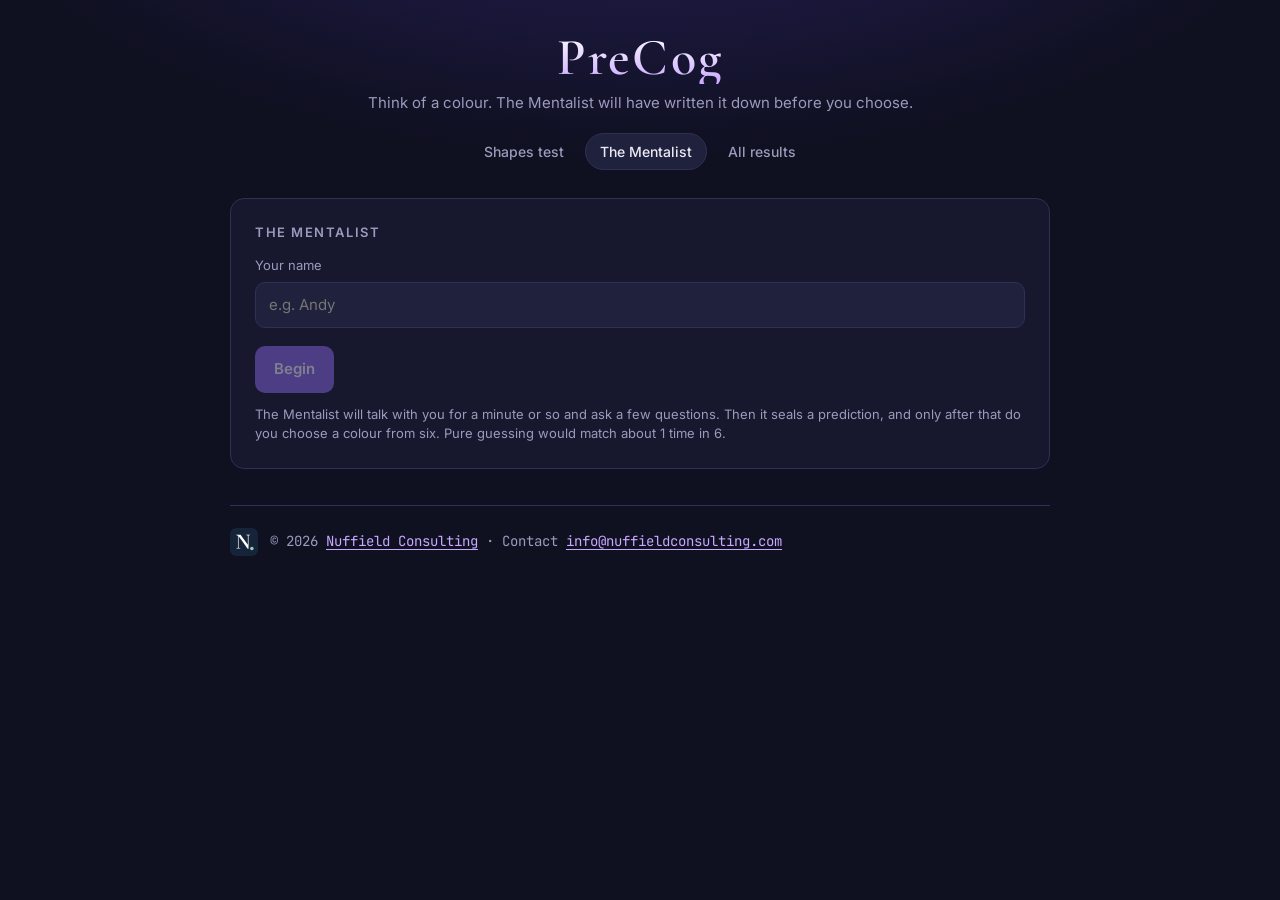
==== mentalist.html @ cdd89a0b "Add The Mentalist colour-reading game Co-Authored-By: Claude Opus 5.5 <noreply@anthropic.com> Claude" ====
<!DOCTYPE html>
<html lang="en">
<head>
<meta charset="utf-8">
<meta name="viewport" content="width=device-width, initial-scale=1">
<title>PreCog · The Mentalist</title>
<link rel="preconnect" href="https://fonts.googleapis.com">
<link href="https://fonts.googleapis.com/css2?family=Cormorant+Garamond:wght@500;600&family=Inter:wght@400;500;600&family=JetBrains+Mono:wght@400&display=swap" rel="stylesheet">
<link rel="icon" href="favicon.svg" type="image/svg+xml">
<link rel="icon" href="favicon-32.png" type="image/png" sizes="32x32">
<link rel="apple-touch-icon" href="apple-touch-icon.png">
<meta name="theme-color" content="#0f1020">
<link rel="stylesheet" href="style.css?v=202611101240">
<style>
  /* The faint colour wash behind the patter. Part of the act. */
  #aura {
    position: fixed; inset: 0; pointer-events: none; z-index: -1;
    background: radial-gradient(900px 700px at 50% 55%, var(--aura, transparent) 0%, transparent 70%);
    opacity: 0; transition: opacity 6s ease;
  }
  body { position: relative; z-index: 0; }

  .stage { min-height: 300px; display: flex; flex-direction: column; }
  .speaker { display: flex; align-items: center; gap: 12px; margin-bottom: 18px; }
  .orb {
    width: 44px; height: 44px; border-radius: 50%; flex: none;
    background: radial-gradient(circle at 35% 30%, #fff 0%, var(--accent) 22%, var(--accent-2) 55%, #241a52 100%);
    box-shadow: 0 0 22px -2px var(--accent-2);
    animation: breathe 4s ease-in-out infinite;
  }
  @keyframes breathe { 50% { box-shadow: 0 0 34px 2px var(--accent-2); transform: scale(1.04); } }
  .speaker .nm { font-family: "Cormorant Garamond", Georgia, serif; font-size: 22px; font-weight: 600; color: var(--accent); }
  .speaker .st { font-size: 12px; color: var(--muted); }

  .script { display: flex; flex-direction: column; gap: 14px; }
  .line {
    font-family: "Cormorant Garamond", Georgia, serif; font-size: 23px; line-height: 1.4; color: var(--text);
    transition: opacity .6s, font-size .4s;
  }
  .line.old { opacity: .38; font-size: 18px; }
  .line.you { font-family: Inter, system-ui, sans-serif; font-size: 14px; color: var(--accent); align-self: flex-end;
    background: var(--panel-2); border: 1px solid var(--line); border-radius: 12px 12px 4px 12px; padding: 6px 12px; }
  .line.you.old { font-size: 13px; }
  .caret::after { content: "▍"; color: var(--accent); animation: blink 1s steps(1) infinite; margin-left: 1px; }
  @keyframes blink { 50% { opacity: 0; } }

  .controls { margin-top: auto; padding-top: 22px; display: flex; gap: 10px; flex-wrap: wrap; justify-content: center; min-height: 66px; }
  .opt { background: var(--panel-2); color: var(--text); border-color: var(--line); font-weight: 500; }
  .opt:hover { border-color: var(--accent); }
  .controls .fade-in { animation: up .35s ease both; }
  @keyframes up { from { opacity: 0; transform: translateY(6px); } }

  /* Sealed prediction */
  .envelope-wrap { display: flex; flex-direction: column; align-items: center; gap: 10px; margin: 18px 0 4px; }
  .envelope {
    width: 150px; height: 100px; border-radius: 10px; position: relative;
    background: linear-gradient(160deg, #3a2a78, #1d1640); border: 1px solid var(--accent);
    box-shadow: 0 0 24px -6px var(--accent-2); overflow: hidden;
  }
  .envelope::before { /* flap */
    content: ""; position: absolute; left: 0; right: 0; top: 0; height: 60%;
    background: linear-gradient(160deg, #4a389a, #2a1f5c);
    clip-path: polygon(0 0, 100% 0, 50% 100%); border-bottom: 1px solid var(--accent);
    transform-origin: top; transition: transform .7s ease;
  }
  .envelope .wax {
    position: absolute; left: 50%; top: 52%; width: 30px; height: 30px; margin: -15px 0 0 -15px; border-radius: 50%;
    background: radial-gradient(circle at 35% 30%, #e7d3ff, var(--accent-2)); z-index: 2;
    display: grid; place-items: center; font-family: "Cormorant Garamond", serif; font-weight: 600; color: #1d1640; font-size: 16px;
    transition: opacity .4s, transform .4s;
  }
  .envelope .card-in {
    position: absolute; left: 14px; right: 14px; bottom: 10px; height: 64px; border-radius: 6px;
    background: var(--pred, #333); transform: translateY(80px); transition: transform .8s cubic-bezier(.2,.9,.3,1.2) .35s;
    display: grid; place-items: center; font-weight: 600; font-size: 13px; letter-spacing: .08em; text-transform: uppercase;
    color: rgba(0,0,0,.6);
  }
  .envelope.sealing { animation: seal .9s ease; }
  @keyframes seal { 30% { transform: scale(1.08) rotate(-2deg); } 60% { transform: scale(.97) rotate(1deg); } }
  .envelope.open::before { transform: rotateX(180deg); }
  .envelope.open .wax { opacity: 0; transform: scale(1.6); }
  .envelope.open .card-in { transform: translateY(-14px); }
  .envelope-wrap .hash { text-align: center; }

  /* Colour choice */
  .swatches { display: grid; grid-template-columns: repeat(3, 1fr); gap: 12px; margin-top: 8px; width: 100%; }
  @media (min-width: 640px) { .swatches { grid-template-columns: repeat(6, 1fr); } }
  .swatch {
    aspect-ratio: 1; border-radius: 14px; border: 2px solid transparent; padding: 0;
    background: var(--c); display: flex; align-items: flex-end; justify-content: center;
    box-shadow: inset 0 -30px 30px -20px rgba(0,0,0,.35); transition: transform .12s, border-color .12s, opacity .3s;
  }
  .swatch span { font-size: 12px; font-weight: 600; color: #fff; text-shadow: 0 1px 3px rgba(0,0,0,.6); margin-bottom: 8px; }
  .swatch:hover:not(:disabled) { transform: translateY(-3px); border-color: #fff; }
  .swatch:disabled { cursor: default; }
  .swatch.dim { opacity: .25; }
  .swatch.picked { border-color: #fff; }

  .verdict { font-family: "Cormorant Garamond", Georgia, serif; font-size: 34px; font-weight: 600; text-align: center; margin-top: 6px; }
  .verdict.hit { color: var(--hit); }
  .verdict.miss { color: var(--miss); }
  .tally { text-align: center; color: var(--muted); margin-top: 6px; }
  .tally b { color: var(--text); }
  .dots { display: flex; gap: 5px; justify-content: center; flex-wrap: wrap; margin-top: 12px; }
  .dot { width: 14px; height: 14px; border-radius: 50%; background: var(--c); outline: 2px solid transparent; outline-offset: 2px; }
  .dot.hit { outline-color: var(--hit); }

  details.how { margin-top: 18px; background: var(--panel-2); border: 1px solid var(--line); border-radius: 10px; padding: 12px 14px; }
  details.how summary { cursor: pointer; color: var(--accent); font-weight: 600; }
  details.how p { margin: 10px 0 0; color: var(--muted); font-size: 14px; }
  details.how .said { margin-top: 10px; font-family: "Cormorant Garamond", Georgia, serif; font-size: 17px; color: var(--text); }
  details.how mark { background: color-mix(in srgb, var(--cue) 35%, transparent); color: var(--text); border-radius: 3px; padding: 0 2px; }
  .hidden { display: none !important; }
</style>
</head>
<body>
<div id="aura"></div>
<div class="wrap">
  <header>
    <h1>PreCog</h1>
    <div class="tag">Think of a colour. The Mentalist will have written it down before you choose.</div>
    <nav class="nav">
      <a href="./">Shapes test</a>
      <a href="mentalist.html" class="on">The Mentalist</a>
      <a href="results.html">All results</a>
    </nav>
  </header>

  <!-- Start -->
  <section class="card" id="startCard">
    <h2>The Mentalist</h2>
    <div>
      <label for="name">Your name</label>
      <input type="text" id="name" maxlength="40" autocomplete="name" placeholder="e.g. Andy">
    </div>
    <div class="actions">
      <button class="btn-primary" id="startBtn" disabled>Begin</button>
    </div>
    <div class="hint">The Mentalist will talk with you for a minute or so and ask a few questions. Then it seals a prediction, and only after that do you choose a colour from six. Pure guessing would match about 1 time in 6.</div>
  </section>

  <!-- Patter -->
  <section class="card hidden" id="stageCard">
    <div class="stage">
      <div class="speaker">
        <div class="orb" aria-hidden="true"></div>
        <div><div class="nm">The Mentalist</div><div class="st" id="who"></div></div>
      </div>
      <div class="script" id="script" aria-live="polite"></div>
      <div class="envelope-wrap hidden" id="envWrap">
        <div class="envelope" id="envelope"><div class="card-in" id="predCard"></div><div class="wax">P</div></div>
        <div class="hash" id="sealShow"></div>
      </div>
      <div class="swatches hidden" id="swatches"></div>
      <div class="controls" id="controls"></div>
    </div>
  </section>

  <!-- Result -->
  <section class="card hidden" id="resultCard">
    <div class="verdict" id="verdict"></div>
    <div class="envelope-wrap" id="envWrap2"></div>
    <div class="tally" id="tally"></div>
    <div class="dots" id="dots"></div>
    <details class="how">
      <summary>How did I do it?</summary>
      <p>No psychic powers, just suggestion. Before we started, I picked a colour at random and then wove words and images linked to it into everything I said. The background also took on a very faint tint of that colour as we talked. Here's what I said, with the cues highlighted:</p>
      <div class="said" id="said"></div>
    </details>
    <div class="note" style="text-align:center;margin-top:14px">Fingerprint check: the SHA-256 of <span class="hash" id="sealText"></span> is <span class="hash" id="sealHash"></span>, the one shown before you chose. <span id="sealOk"></span></div>
    <div class="actions" style="justify-content:center">
      <button class="btn-primary" id="againBtn">Play again</button>
      <button class="btn-ghost" id="changeBtn">Change player</button>
    </div>
  </section>

  <footer class="site-foot">
    <img src="nuffield-mark.svg" width="28" height="28" alt="Nuffield Consulting">
    <span>© 2026 <a href="https://nuffieldconsulting.com/">Nuffield Consulting</a> · Contact <a href="mailto:info@nuffieldconsulting.com">info@nuffieldconsulting.com</a></span>
  </footer>
</div>

<script src="common.js?v=202611101240"></script>
<script>
(() => {
  // ---------- colours and their suggestion scripts ----------
  const COLOURS = {
    red: {
      label: "Red", hex: "#e5484d",
      scene: "Picture yourself somewhere warm. A fire crackling in the hearth, its glow on your face, your heart beating slow and steady.",
      sceneQ: "Sitting by that fire, what do you notice most?",
      sceneOpts: ["The warmth on my skin", "The crackle of the logs", "The glow in the room"],
      settle: "Good. Hold on to that warmth. Let your pulse settle. Steady. Strong. Full of life.",
      nudge: "Don't reach for it. Let it rise on its own, the way a blush rises without asking.",
      cues: ["warm", "warmth", "fire", "glow", "heart", "pulse", "strong", "life", "blush", "rise", "rises", "crackle", "crackling"]
    },
    blue: {
      label: "Blue", hex: "#4a8cf0",
      scene: "Picture yourself by the sea on a clear day. The sky wide open above you, the water stretching away, cool and calm.",
      sceneQ: "Standing there by the water, what do you notice most?",
      sceneOpts: ["The sound of the waves", "The cool breeze", "The endless sky"],
      settle: "Breathe out slowly. Cool. Clear. Deep. Let your mind go still, like water.",
      nudge: "Don't grab at it. Let it float up from somewhere deep and calm.",
      cues: ["sea", "sky", "water", "cool", "calm", "clear", "deep", "still", "float", "waves", "breeze"]
    },
    green: {
      label: "Green", hex: "#46b87a",
      scene: "Picture yourself walking through a quiet forest after rain. Moss underfoot, leaves overhead, everything fresh and growing.",
      sceneQ: "Walking through those trees, what do you notice most?",
      sceneOpts: ["The smell of the leaves", "The soft moss underfoot", "The light through the trees"],
      settle: "Let that freshness fill you. Natural. Balanced. Alive. Breathe it in.",
      nudge: "Don't force it. Let it grow on its own, like something springing up from the earth.",
      cues: ["forest", "moss", "leaves", "fresh", "growing", "grow", "natural", "balanced", "alive", "trees", "springing", "earth"]
    },
    yellow: {
      label: "Yellow", hex: "#f2cc3b",
      scene: "Picture a bright summer morning. Sunlight streaming through the window, a field of sunflowers outside, the whole day full of promise.",
      sceneQ: "Looking out at that morning, what do you notice most?",
      sceneOpts: ["The sunshine on my face", "The sunflowers", "The bright, open sky"],
      settle: "Let that brightness in. Light. Cheerful. Golden. A little spark of energy.",
      nudge: "Don't think too hard. Let it come to you like sunlight through a gap in the curtains.",
      cues: ["bright", "brightness", "summer", "sunlight", "sunflowers", "sunshine", "light", "cheerful", "golden", "spark", "morning"]
    },
    orange: {
      label: "Orange", hex: "#f5873b",
      scene: "Picture an autumn evening. A pumpkin on the doorstep, leaves turning, the low sun spreading its last light across the sky.",
      sceneQ: "On that autumn evening, what do you notice most?",
      sceneOpts: ["The sunset", "The crunch of the leaves", "The smell of something spiced"],
      settle: "Let that feeling settle. Cosy. Playful. Zesty, like the first bite of something juicy.",
      nudge: "Don't chase it. Let it ripen in your mind, like fruit in the autumn sun.",
      cues: ["autumn", "pumpkin", "turning", "low sun", "sunset", "spiced", "cosy", "playful", "zesty", "juicy", "ripen", "fruit"]
    },
    purple: {
      label: "Purple", hex: "#9a6cf0",
      scene: "Picture yourself at dusk, just as the light fades. Lavender in the air, the first stars appearing, something a little magical about the moment.",
      sceneQ: "In that twilight, what do you notice most?",
      sceneOpts: ["The scent of lavender", "The fading light", "The first stars"],
      settle: "Let that sense of mystery settle over you. Rich. Regal. A little dreamlike.",
      nudge: "Don't reach for the obvious. Let it emerge slowly, out of the twilight.",
      cues: ["dusk", "fades", "fading", "lavender", "stars", "magical", "twilight", "mystery", "rich", "regal", "dreamlike"]
    }
  };
  const KEYS = Object.keys(COLOURS);

  const SCENE_REPLY = ["Yes. Stay there a moment.", "Good. Let that sharpen.", "Of course. I thought you might say that."];

  const QUESTIONS = [
    { q: "First, an easy one. When you make a decision, do you trust your head or your gut?",
      opts: [["My head", "A thinker. Then I'll need to get past the part of you that's checking my work."],
             ["My gut", "Good. Your gut is exactly what I'm going to be talking to."]] },
    { q: "Are you more of a morning person or a night owl?",
      opts: [["Morning", "Clear-headed early. That's useful. Your first impressions are usually right."],
             ["Night owl", "I thought so. Your imagination does its best work when things go quiet."]] },
    { q: "When you walk into a room, what do you notice first, the people or the space?",
      opts: [["The people", "You read people. Which means you're harder to read yourself. Let's see."],
             ["The space", "You take in your surroundings. Pictures, then. I'll give you pictures."]] },
    { q: "Pick a number. One, two, three or four.",
      opts: [["One", "One. Direct. You like to go first."], ["Two", "Two. You keep something in reserve."],
             ["Three", "Three. Most people do. But you knew that, didn't you?"], ["Four", "Four. Careful. You like solid ground."]] },
    { q: "If you had to choose, a quiet evening in or a night out?",
      opts: [["Quiet evening in", "That inner world of yours is the one I want to talk to."],
             ["Night out", "You feed off energy. Then let me give you some."]] }
  ];

  const READINGS = [
    "I'm getting a sense of you already. You're practical, but there's a creative streak you don't always let people see.",
    "You can be very sociable, but you value time to yourself more than people realise.",
    "You hold yourself to high standards. Higher than you hold anyone else, I suspect.",
    "You like to understand how something works before you trust it. That's fine. Trust me anyway, just for a minute.",
    "You've changed direction at least once when others expected you to stay put. And you were right to."
  ];

  // ---------- helpers ----------
  function randInt(n) {
    const buf = new Uint32Array(1), limit = Math.floor(0x100000000 / n) * n;
    do { crypto.getRandomValues(buf); } while (buf[0] >= limit);
    return buf[0] % n;
  }
  const pick = a => a[randInt(a.length)];
  function shuffle(a) { a = a.slice(); for (let i = a.length - 1; i > 0; i--) { const j = randInt(i + 1); [a[i], a[j]] = [a[j], a[i]]; } return a; }
  async function sha256(text) {
    const d = await crypto.subtle.digest("SHA-256", new TextEncoder().encode(text));
    return Array.from(new Uint8Array(d), x => x.toString(16).padStart(2, "0")).join("");
  }
  const sleep = ms => new Promise(r => setTimeout(r, ms));
  const reduced = () => window.matchMedia && matchMedia("(prefers-reduced-motion: reduce)").matches;

  const HIST_KEY = "precog.mentalist";
  function history() { try { return JSON.parse(localStorage.getItem(HIST_KEY) || "[]"); } catch (e) { return []; } }
  function saveHistory(h) { try { localStorage.setItem(HIST_KEY, JSON.stringify(h.slice(-500))); } catch (e) {} }

  // ---------- state ----------
  let game = null, player = "", running = false;
  const nameEl = $("name");
  try { nameEl.value = localStorage.getItem("precog.name") || ""; } catch (e) {}
  const updateStart = () => { $("startBtn").disabled = !nameEl.value.trim(); };
  nameEl.addEventListener("input", updateStart);
  nameEl.addEventListener("keydown", e => { if (e.key === "Enter" && nameEl.value.trim()) begin(); });
  updateStart();
  $("startBtn").addEventListener("click", begin);
  $("againBtn").addEventListener("click", begin);
  $("changeBtn").addEventListener("click", () => { show("startCard"); nameEl.focus(); nameEl.select(); });

  function show(id) { ["startCard", "stageCard", "resultCard"].forEach(c => $(c).classList.toggle("hidden", c !== id)); }
  function aura(on) {
    const a = $("aura");
    if (on) { a.style.setProperty("--aura", COLOURS[game.target].hex + "22"); a.style.opacity = 1; }
    else { a.style.transition = "opacity 1s"; a.style.opacity = 0; setTimeout(() => a.style.transition = "", 1100); }
  }

  // ---------- the act ----------
  async function begin() {
    if (running) return;
    player = nameEl.value.trim().slice(0, 40);
    if (!player) return;
    try { localStorage.setItem("precog.name", player); } catch (e) {}
    running = true;

    // The target is chosen first, at random. Everything the Mentalist says is built around it.
    const target = KEYS[randInt(KEYS.length)];
    const salt = Array.from(crypto.getRandomValues(new Uint8Array(6)), x => x.toString(16).padStart(2, "0")).join("");
    const qs = shuffle(QUESTIONS).slice(0, 2);
    game = { target, salt, said: [], seal: await sha256(salt + ":" + target) };
    const C = COLOURS[target];

    $("who").textContent = "Reading " + player;
    $("script").innerHTML = ""; $("controls").innerHTML = "";
    $("envWrap").classList.add("hidden"); $("swatches").classList.add("hidden");
    show("stageCard");
    await sleep(300);
    aura(true);

    await say(`Welcome, ${player}. Let's try something a little different.`);
    await say("In a moment I'll ask you to think of a colour. Before that, I need to tune in to how your mind works. Answer honestly, and go with your first instinct.");
    await ask(qs[0]);
    await say(C.scene);
    await ask({ q: C.sceneQ, opts: C.sceneOpts.map(o => [o, pick(SCENE_REPLY)]) });
    await say(pick(READINGS));
    await ask(qs[1]);
    await say(C.settle);
    await say("I'm going to make my prediction now, before you choose. I'll seal it, so neither of us can change it.", { auto: true });
    await sealPrediction();
    await say(C.nudge);
    await say("Now. Think of a colour. Hold it clearly in your mind… and when you have it, choose it below.", { auto: true });
    chooseColour();
  }

  // Types a line, then waits for Continue (or moves on by itself if auto).
  async function say(text, { auto = false } = {}) {
    game.said.push(text);
    const box = $("script");
    box.querySelectorAll(".line").forEach(l => l.classList.add("old"));
    while (box.children.length > 4) box.removeChild(box.firstChild);
    const el = document.createElement("div");
    el.className = "line caret";
    box.appendChild(el);
    $("controls").innerHTML = "";
    let skip = false;
    const skipper = () => { skip = true; };
    el.addEventListener("click", skipper);
    if (reduced()) el.textContent = text;
    else {
      for (let i = 1; i <= text.length; i++) {
        if (skip) { el.textContent = text; break; }
        el.textContent = text.slice(0, i);
        const ch = text[i - 1];
        await sleep(ch === "." || ch === "?" || ch === "…" ? 260 : ch === "," ? 120 : 24);
      }
    }
    el.classList.remove("caret");
    if (auto) { await sleep(900); return; }
    await buttons([["Continue", null]], true);
  }

  async function ask({ q, opts }) {
    await sayQuestion(q);
    const [answer, reply] = await buttons(opts);
    const you = document.createElement("div");
    you.className = "line you"; you.textContent = answer;
    $("script").appendChild(you);
    await sleep(400);
    if (reply) await say(reply);
  }
  async function sayQuestion(q) { return say(q, { auto: true }); }

  function buttons(opts, primary = false) {
    return new Promise(resolve => {
      const box = $("controls");
      box.innerHTML = "";
      opts.forEach(([label, reply], k) => {
        const b = document.createElement("button");
        b.className = (primary ? "btn-primary" : "opt") + " fade-in";
        b.style.animationDelay = (k * 70) + "ms";
        b.textContent = label;
        b.addEventListener("click", () => { box.innerHTML = ""; resolve([label, reply]); });
        box.appendChild(b);
      });
      if (primary) box.firstChild.focus({ preventScroll: true });
    });
  }

  async function sealPrediction() {
    const env = $("envelope");
    env.className = "envelope";
    $("predCard").style.removeProperty("--pred");
    $("predCard").textContent = "";
    $("sealShow").innerHTML = "Writing my prediction…";
    $("envWrap").classList.remove("hidden");
    await sleep(reduced() ? 300 : 1400);
    env.classList.add("sealing");
    $("sealShow").innerHTML = `Sealed. Fingerprint <span style="color:var(--accent)">${game.seal.slice(0, 16)}…</span>`;
    await sleep(reduced() ? 300 : 1100);
  }

  function chooseColour() {
    const box = $("swatches");
    box.innerHTML = "";
    shuffle(KEYS).forEach(k => {
      const b = document.createElement("button");
      b.className = "swatch fade-in";
      b.style.setProperty("--c", COLOURS[k].hex);
      b.dataset.c = k;
      b.setAttribute("aria-label", COLOURS[k].label);
      b.innerHTML = `<span>${COLOURS[k].label}</span>`;
      b.addEventListener("click", () => chosen(k));
      box.appendChild(b);
    });
    box.classList.remove("hidden");
  }

  async function chosen(k) {
    if (game.choice) return;
    game.choice = k;
    document.querySelectorAll(".swatch").forEach(b => { b.disabled = true; b.classList.add(b.dataset.c === k ? "picked" : "dim"); });
    const hit = k === game.target;
    aura(false);
    await sleep(500);

    // Move the envelope to the result card and open it.
    const T = COLOURS[game.target];
    const wrap = $("envWrap2");
    wrap.innerHTML = `<div class="envelope sealing" id="env2"><div class="card-in" style="--pred:${T.hex}">${T.label}</div><div class="wax">P</div></div>`;
    $("verdict").textContent = "Let's open it…";
    $("verdict").className = "verdict";
    $("tally").innerHTML = ""; $("dots").innerHTML = "";
    show("resultCard");
    await sleep(reduced() ? 200 : 900);
    $("env2").classList.add("open");
    await sleep(reduced() ? 200 : 1300);

    $("verdict").textContent = hit ? `${T.label}. I knew it.` : `I wrote ${T.label}. You chose ${COLOURS[k].label}.`;
    $("verdict").classList.add(hit ? "hit" : "miss");

    const h = history();
    h.push({ name: player, at: new Date().toISOString(), target: game.target, choice: k });
    saveHistory(h);
    const mine = h.filter(r => r.name.toLowerCase() === player.toLowerCase());
    const hits = mine.filter(r => r.target === r.choice).length;
    const pct = Math.round(hits / mine.length * 100);
    $("tally").innerHTML = hit
      ? `Got you. My record reading <b>${esc(player)}</b>: <b>${hits} of ${mine.length}</b> (${pct}%). Chance alone would be about 17%.`
      : `You resisted this time. My record reading <b>${esc(player)}</b>: <b>${hits} of ${mine.length}</b> (${pct}%). Chance alone would be about 17%.`;
    $("dots").innerHTML = mine.slice(-30).map(r =>
      `<span class="dot${r.target === r.choice ? " hit" : ""}" style="--c:${COLOURS[r.choice].hex}" title="${COLOURS[r.target].label} predicted, ${COLOURS[r.choice].label} chosen"></span>`).join("");

    // Reveal the cues.
    const cues = COLOURS[game.target].cues.slice().sort((a, b) => b.length - a.length).map(c => c.replace(/[.*+?^${}()|[\]\\]/g, "\\$&"));
    const re = new RegExp("\\b(" + cues.join("|") + ")\\b", "gi");
    $("said").style.setProperty("--cue", T.hex);
    $("said").innerHTML = game.said.map(s => `<p style="margin:0 0 8px;color:var(--text)">${esc(s).replace(re, "<mark>$&</mark>")}</p>`).join("");
    document.querySelector("details.how").open = false;

    const sealText = game.salt + ":" + game.target;
    $("sealText").textContent = sealText;
    $("sealHash").textContent = game.seal;
    $("sealOk").innerHTML = (await sha256(sealText)) === game.seal ? `<span style="color:var(--hit)">✓ Verified.</span>` : `<span style="color:var(--miss)">✗ Mismatch.</span>`;
    running = false;
  }
})();
</script>
</body>
</html>
---- style.css ----
:root {
  --bg: #0f1020;
  --panel: #181a30;
  --panel-2: #20223d;
  --line: #2e3155;
  --text: #ecebf5;
  --muted: #9a9bbd;
  --accent: #c9a8ff;
  --accent-2: #8f6cf0;
  --hit: #5fd3a4;
  --miss: #f08a8a;
  --radius: 14px;
}
* { box-sizing: border-box; }
html, body { margin: 0; }
body {
  background: radial-gradient(1200px 600px at 50% -200px, #2a2160 0%, var(--bg) 60%) fixed, var(--bg);
  color: var(--text);
  font: 15px/1.5 Inter, system-ui, sans-serif;
  min-height: 100vh;
}
.wrap { max-width: 860px; margin: 0 auto; padding: 32px 20px 64px; }
header { text-align: center; margin-bottom: 28px; }
h1 {
  font-family: "Cormorant Garamond", Georgia, serif;
  font-weight: 600; font-size: 52px; letter-spacing: 0.04em;
  margin: 0; line-height: 1;
  background: linear-gradient(180deg, #fff, var(--accent));
  -webkit-background-clip: text; background-clip: text; color: transparent;
}
.tag { color: var(--muted); margin-top: 8px; }
.card {
  background: color-mix(in srgb, var(--panel) 92%, transparent);
  border: 1px solid var(--line); border-radius: var(--radius);
  padding: 24px; margin-bottom: 20px;
}
h2 { font-size: 13px; text-transform: uppercase; letter-spacing: 0.12em; color: var(--muted); margin: 0 0 14px; font-weight: 600; }
label { display: block; color: var(--muted); font-size: 13px; margin-bottom: 6px; }
input[type=text], select {
  width: 100%; background: var(--panel-2); color: var(--text);
  border: 1px solid var(--line); border-radius: 10px; padding: 11px 13px; font: inherit;
}
input[type=text]:focus, select:focus { outline: 2px solid var(--accent-2); outline-offset: 1px; }
.row { display: grid; grid-template-columns: 1fr 160px; gap: 14px; }
@media (max-width: 560px) { .row { grid-template-columns: 1fr; } h1 { font-size: 42px; } }
button {
  font: inherit; cursor: pointer; border-radius: 10px; border: 1px solid transparent;
  padding: 11px 18px; font-weight: 600;
}
.btn-primary { background: var(--accent-2); color: #fff; }
.btn-primary:hover { background: #9f80f5; }
.btn-primary:disabled { opacity: .45; cursor: not-allowed; }
.btn-ghost { background: transparent; color: var(--muted); border-color: var(--line); }
.btn-ghost:hover { color: var(--text); border-color: var(--muted); }
.actions { display: flex; gap: 10px; margin-top: 18px; flex-wrap: wrap; }
.hint { color: var(--muted); font-size: 13px; margin-top: 12px; }
.hash { font-family: ui-monospace, Menlo, monospace; font-size: 12px; color: var(--muted); word-break: break-all; }

/* Game */
.status { display: flex; justify-content: space-between; align-items: baseline; margin-bottom: 18px; gap: 12px; flex-wrap: wrap; }
.status .who { font-weight: 600; }
.status .count { color: var(--muted); }
.progress { height: 4px; background: var(--panel-2); border-radius: 4px; overflow: hidden; margin-bottom: 22px; }
.progress > div { height: 100%; background: linear-gradient(90deg, var(--accent-2), var(--accent)); width: 0; transition: width .3s; }
.prompt { text-align: center; color: var(--muted); margin-bottom: 16px; min-height: 24px; }
.choices { display: grid; grid-template-columns: repeat(4, 1fr); gap: 12px; }
@media (max-width: 560px) { .choices { grid-template-columns: repeat(2, 1fr); } }
.choice {
  background: var(--panel-2); border: 1px solid var(--line); border-radius: 14px;
  aspect-ratio: 1; display: flex; flex-direction: column; align-items: center; justify-content: center; gap: 8px;
  color: var(--text); transition: transform .12s, border-color .12s, background .12s; padding: 10px;
}
.choice:hover:not(:disabled) { transform: translateY(-2px); border-color: var(--accent); }
.choice:disabled { cursor: default; }
.choice svg { width: 56%; height: auto; }
.choice span { font-size: 13px; color: var(--muted); font-weight: 500; }
.choice.picked { border-color: var(--accent); }
.choice.target-hit { background: color-mix(in srgb, var(--hit) 22%, var(--panel-2)); border-color: var(--hit); }
.choice.target-miss { background: color-mix(in srgb, var(--miss) 18%, var(--panel-2)); border-color: var(--miss); }
.choice.dim { opacity: .35; }
.reveal { text-align: center; margin-top: 18px; min-height: 48px; }
.reveal .verdict { font-family: "Cormorant Garamond", Georgia, serif; font-size: 26px; font-weight: 600; }
.verdict.hit { color: var(--hit); }
.verdict.miss { color: var(--miss); }
.trail { display: flex; flex-wrap: wrap; gap: 6px; margin-top: 18px; justify-content: center; }
.pip { width: 26px; height: 26px; border-radius: 7px; display: grid; place-items: center; background: var(--panel-2); border: 1px solid var(--line); }
.pip svg { width: 14px; height: 14px; }
.pip.hit { border-color: var(--hit); background: color-mix(in srgb, var(--hit) 20%, var(--panel-2)); }
.pip.miss { border-color: color-mix(in srgb, var(--miss) 60%, var(--line)); }

/* Scramble */
.scramble-title { text-align: center; font-family: "Cormorant Garamond", Georgia, serif; font-size: 28px; font-weight: 600; color: var(--accent); margin-bottom: 22px; }
.slots { display: grid; grid-template-columns: repeat(7, 1fr); gap: 8px; max-width: 560px; margin: 0 auto; }
@media (max-width: 560px) { .slots { gap: 5px; } }
.slot {
  aspect-ratio: 3 / 4; border-radius: 10px; background: var(--panel-2); border: 1px solid var(--line);
  display: grid; place-items: center; position: relative; overflow: hidden;
  transition: transform .35s, border-color .35s, background .35s, box-shadow .35s;
}
.slot svg { width: 58%; height: auto; color: var(--muted); }
.slot.spinning svg { animation: flick .09s linear infinite alternate; }
@keyframes flick { from { opacity: .45; transform: scale(.9) rotate(-6deg); } to { opacity: 1; transform: scale(1.04) rotate(6deg); } }
.slot.locked {
  background: linear-gradient(160deg, #3a2a78, #1d1640); border-color: var(--accent);
  transform: rotateY(180deg); box-shadow: 0 0 18px -4px var(--accent-2);
}
.slot.locked::after {
  content: "?"; position: absolute; inset: 0; display: grid; place-items: center;
  font-family: "Cormorant Garamond", Georgia, serif; font-size: 30px; color: var(--accent);
  transform: rotateY(180deg);
}
.slot.locked svg { display: none; }
.scramble-sub { text-align: center; color: var(--muted); margin-top: 20px; min-height: 40px; font-size: 13px; }
.scramble-sub .hash { color: var(--accent); }
@media (prefers-reduced-motion: reduce) { .slot.spinning svg { animation: none; } .slot { transition: none; } }

/* Result */
.score { text-align: center; }
.score .big { font-family: "Cormorant Garamond", Georgia, serif; font-size: 84px; font-weight: 600; line-height: 1; color: var(--accent); font-variant-numeric: lining-nums; font-feature-settings: "lnum" 1; }
.score .big .of { font-size: .55em; color: var(--muted); margin-left: 2px; }
.score .bigrow { display: flex; justify-content: center; align-items: center; gap: 36px; margin-top: 6px; }
.score .bigrow .lbl { color: var(--muted); font-size: 12px; text-transform: uppercase; letter-spacing: .12em; margin-top: 6px; }
.score .divider { width: 1px; align-self: stretch; background: var(--line); }
@media (max-width: 560px) { .score .big { font-size: 60px; } .score .bigrow { gap: 22px; } }
.score .sub { color: var(--muted); margin-top: 14px; }
.score .read { margin-top: 14px; font-size: 16px; }
.seq { display: grid; grid-template-columns: auto 1fr 1fr auto; gap: 4px 14px; font-size: 13px; margin-top: 18px; max-height: 280px; overflow: auto; }
.seq div { padding: 4px 0; border-bottom: 1px solid var(--line); display: flex; align-items: center; gap: 6px; }
.seq .h { color: var(--muted); font-weight: 600; }
.seq svg { width: 14px; height: 14px; }

/* Log */
.log-head { display: flex; justify-content: space-between; align-items: baseline; gap: 12px; flex-wrap: wrap; margin-bottom: 12px; }
.log-head h2 { margin: 0; }
.filter { display: flex; gap: 8px; align-items: center; }
.filter select { width: auto; padding: 7px 10px; font-size: 13px; }
.stats { display: grid; grid-template-columns: repeat(4, 1fr); gap: 10px; margin-bottom: 16px; }
@media (max-width: 560px) { .stats { grid-template-columns: repeat(2, 1fr); } }
.stat { background: var(--panel-2); border-radius: 10px; padding: 12px; }
.stat .v { font-size: 22px; font-weight: 600; }
.stat .l { font-size: 12px; color: var(--muted); }
table { width: 100%; border-collapse: collapse; font-size: 14px; }
th, td { text-align: left; padding: 9px 8px; border-bottom: 1px solid var(--line); }
th { color: var(--muted); font-weight: 500; font-size: 12px; text-transform: uppercase; letter-spacing: .08em; }
td.num, th.num { text-align: right; font-variant-numeric: tabular-nums; }
tr.click { cursor: pointer; }
tr.click:hover td { background: var(--panel-2); }
tr.detail td { background: var(--panel-2); padding: 10px 12px; }
.mini { display: flex; flex-wrap: wrap; gap: 4px; }
.empty { color: var(--muted); text-align: center; padding: 20px 0; }
.note { color: var(--muted); font-size: 12px; margin-top: 12px; }
.hidden { display: none !important; }
/* Nav */
.nav { display: flex; justify-content: center; gap: 6px; margin-top: 18px; }
.nav a { color: var(--muted); text-decoration: none; font-size: 14px; font-weight: 500; padding: 7px 14px; border-radius: 999px; border: 1px solid transparent; }
.nav a:hover { color: var(--text); border-color: var(--line); }
.nav a.on { color: var(--text); background: var(--panel-2); border-color: var(--line); }
a.btn-ghost { display: inline-flex; align-items: center; text-decoration: none; border-radius: 10px; padding: 11px 18px; font-weight: 600; border: 1px solid var(--line); }


/* Hidden card during play */
.mystery-wrap { position: relative; display: flex; justify-content: center; align-items: center; height: 160px; margin-bottom: 8px; perspective: 800px; }
.mystery {
  position: relative; overflow: hidden;
  width: 104px; aspect-ratio: 3 / 4; border-radius: 14px;
  background:
    radial-gradient(circle at 50% 50%, transparent 38%, rgba(201,168,255,.08) 39%, transparent 41%),
    repeating-linear-gradient(45deg, rgba(255,255,255,.03) 0 6px, transparent 6px 12px),
    linear-gradient(160deg, #3a2a78, #1d1640);
  border: 1px solid var(--accent);
  box-shadow: 0 0 22px -4px var(--accent-2), inset 0 0 0 4px rgba(201,168,255,.12);
  display: grid; place-items: center; user-select: none;
  font-family: "Cormorant Garamond", Georgia, serif; font-size: 64px; font-weight: 600; color: var(--accent);
  animation: hover-float 3s ease-in-out infinite;
  transform-style: preserve-3d;
}
.mystery .q { text-shadow: 0 0 18px rgba(201,168,255,.7); animation: q-glow 2.4s ease-in-out infinite; }
.mystery::after {
  content: ""; position: absolute; inset: -40%;
  background: linear-gradient(115deg, transparent 40%, rgba(255,255,255,.35) 50%, transparent 60%);
  transform: translateX(-120%); pointer-events: none;
}
.mystery.deal { animation: deal-in .7s cubic-bezier(.2,.9,.25,1.15), hover-float 3s ease-in-out .7s infinite; }
.mystery.deal::after { animation: shimmer .9s ease-out .45s; }
.mystery.sealed { animation: none; transform: scale(.92); box-shadow: 0 0 40px 0 var(--accent); transition: transform .18s, box-shadow .18s; }
.mystery.exit { animation: card-exit .4s ease-in forwards; }
@keyframes deal-in {
  0%   { opacity: 0; transform: translate(-160px, -60px) rotateY(-540deg) rotateZ(-25deg) scale(.35); filter: blur(3px); }
  60%  { opacity: 1; transform: translate(8px, 4px) rotateY(-20deg) rotateZ(3deg) scale(1.08); filter: blur(0); }
  100% { transform: none; }
}
@keyframes card-exit {
  0%   { transform: scale(.92); opacity: 1; }
  100% { transform: translate(140px, 40px) rotateZ(35deg) rotateY(80deg) scale(.4); opacity: 0; }
}
@keyframes shimmer { to { transform: translateX(120%); } }
@keyframes hover-float { 0%, 100% { transform: translateY(0); } 50% { transform: translateY(-5px); } }
@keyframes q-glow { 0%, 100% { opacity: .85; } 50% { opacity: 1; text-shadow: 0 0 26px rgba(201,168,255,.95); } }

.spark {
  position: absolute; left: 50%; top: 50%; color: #e7d6ff; pointer-events: none;
  text-shadow: 0 0 8px var(--accent);
  animation: spark-out .85s ease-out forwards;
}
@keyframes spark-out {
  0%   { opacity: 0; transform: translate(-50%, -50%) scale(.3); }
  20%  { opacity: 1; }
  100% { opacity: 0; transform: translate(calc(-50% + var(--dx)), calc(-50% + var(--dy))) rotate(var(--rot)) scale(1); }
}
.ripple {
  position: absolute; left: 50%; top: 50%; width: 110px; height: 146px; border-radius: 16px;
  border: 2px solid var(--accent); pointer-events: none;
  animation: ripple-out .85s ease-out forwards;
}
@keyframes ripple-out {
  0%   { opacity: .9; transform: translate(-50%, -50%) scale(1); }
  100% { opacity: 0; transform: translate(-50%, -50%) scale(1.7); }
}
@media (prefers-reduced-motion: reduce) {
  .mystery, .mystery.deal, .mystery .q, .mystery.deal::after { animation: none; }
}

/* Card reveal on results */
.reveal-row { margin: 22px auto 6px; perspective: 600px; }
.slot.hit { border-color: var(--hit); background: color-mix(in srgb, var(--hit) 18%, var(--panel-2)); }
.slot.hit svg { color: var(--hit); }
.slot.miss { border-color: color-mix(in srgb, var(--miss) 55%, var(--line)); }
.slot.miss svg { color: var(--text); }

/* Footer banner */
.site-foot {
  display: flex; align-items: center; gap: 12px;
  margin-top: 36px; padding-top: 22px; border-top: 1px solid var(--line);
  font-family: "JetBrains Mono", ui-monospace, Menlo, monospace; font-size: 14px; color: var(--muted);
}
.site-foot img { width: 28px; height: 28px; border-radius: 6px; flex: none; }
.site-foot span { flex: 1; min-width: 0; line-height: 1.6; }
.site-foot a { color: var(--accent); text-decoration: underline; text-underline-offset: 3px; }
.site-foot a:hover { color: #fff; }
@media (max-width: 560px) { .site-foot { font-size: 12px; } }
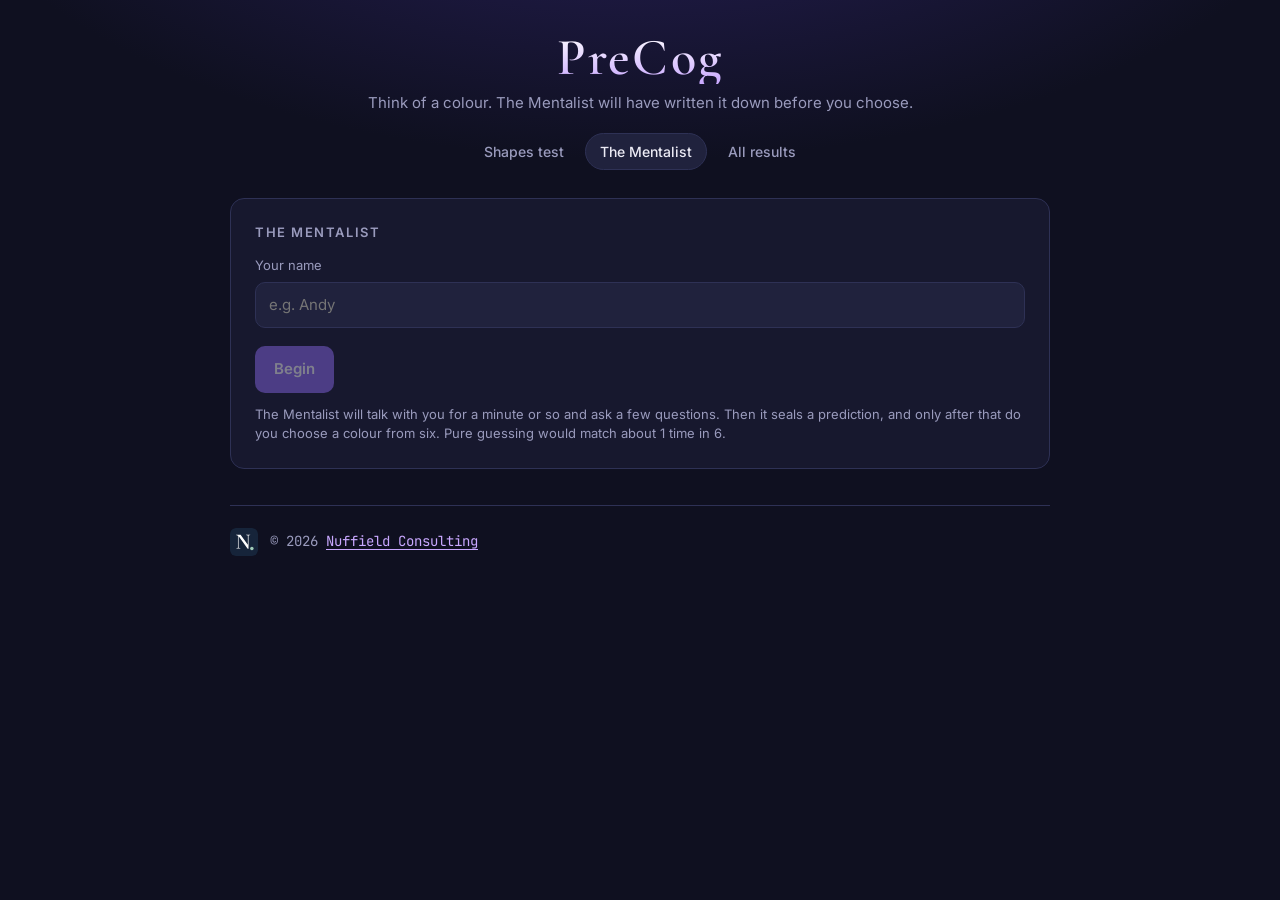
==== commit 9912c052: "Remove contact email from footer Co-Authored-By: Claude Opus 5.5 <noreply@anthropic.com> Claude-Sess" ====
--- a/mentalist.html
+++ b/mentalist.html
@@ -176,7 +176,7 @@
 
   <footer class="site-foot">
     <img src="nuffield-mark.svg" width="28" height="28" alt="Nuffield Consulting">
-    <span>© 2026 <a href="https://nuffieldconsulting.com/">Nuffield Consulting</a> · Contact <a href="mailto:info@nuffieldconsulting.com">info@nuffieldconsulting.com</a></span>
+    <span>© 2026 <a href="https://nuffieldconsulting.com/">Nuffield Consulting</a></span>
   </footer>
 </div>
 
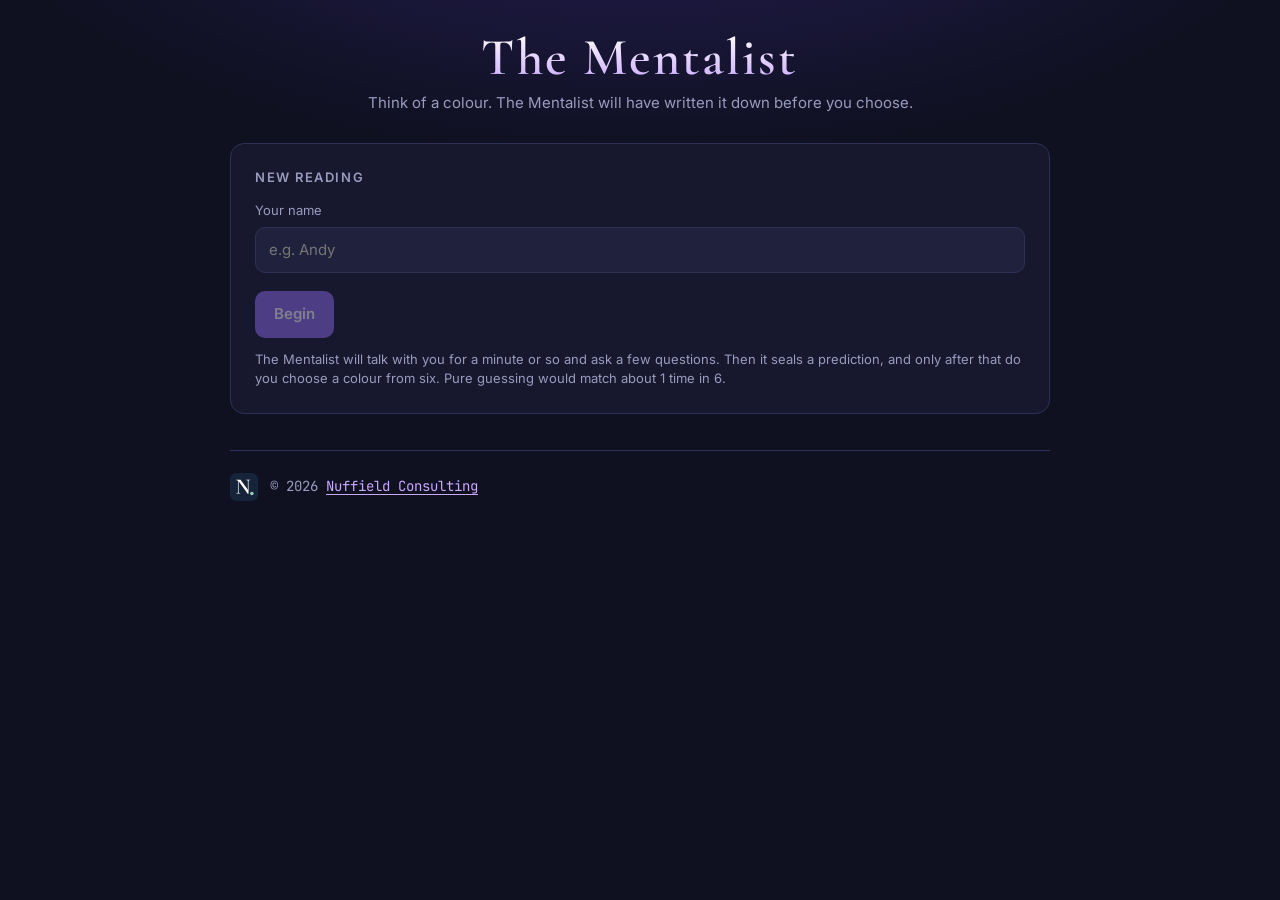
==== commit b41d5076: "Make The Mentalist a standalone page Co-Authored-By: Claude Opus 5.5 <noreply@anthropic.com> Claude-" ====
--- a/mentalist.html
+++ b/mentalist.html
@@ -3,7 +3,7 @@
 <head>
 <meta charset="utf-8">
 <meta name="viewport" content="width=device-width, initial-scale=1">
-<title>PreCog · The Mentalist</title>
+<title>The Mentalist</title>
 <link rel="preconnect" href="https://fonts.googleapis.com">
 <link href="https://fonts.googleapis.com/css2?family=Cormorant+Garamond:wght@500;600&family=Inter:wght@400;500;600&family=JetBrains+Mono:wght@400&display=swap" rel="stylesheet">
 <link rel="icon" href="favicon.svg" type="image/svg+xml">
@@ -117,18 +117,13 @@
 <div id="aura"></div>
 <div class="wrap">
   <header>
-    <h1>PreCog</h1>
+    <h1>The Mentalist</h1>
     <div class="tag">Think of a colour. The Mentalist will have written it down before you choose.</div>
-    <nav class="nav">
-      <a href="./">Shapes test</a>
-      <a href="mentalist.html" class="on">The Mentalist</a>
-      <a href="results.html">All results</a>
-    </nav>
   </header>
 
   <!-- Start -->
   <section class="card" id="startCard">
-    <h2>The Mentalist</h2>
+    <h2>New reading</h2>
     <div>
       <label for="name">Your name</label>
       <input type="text" id="name" maxlength="40" autocomplete="name" placeholder="e.g. Andy">
